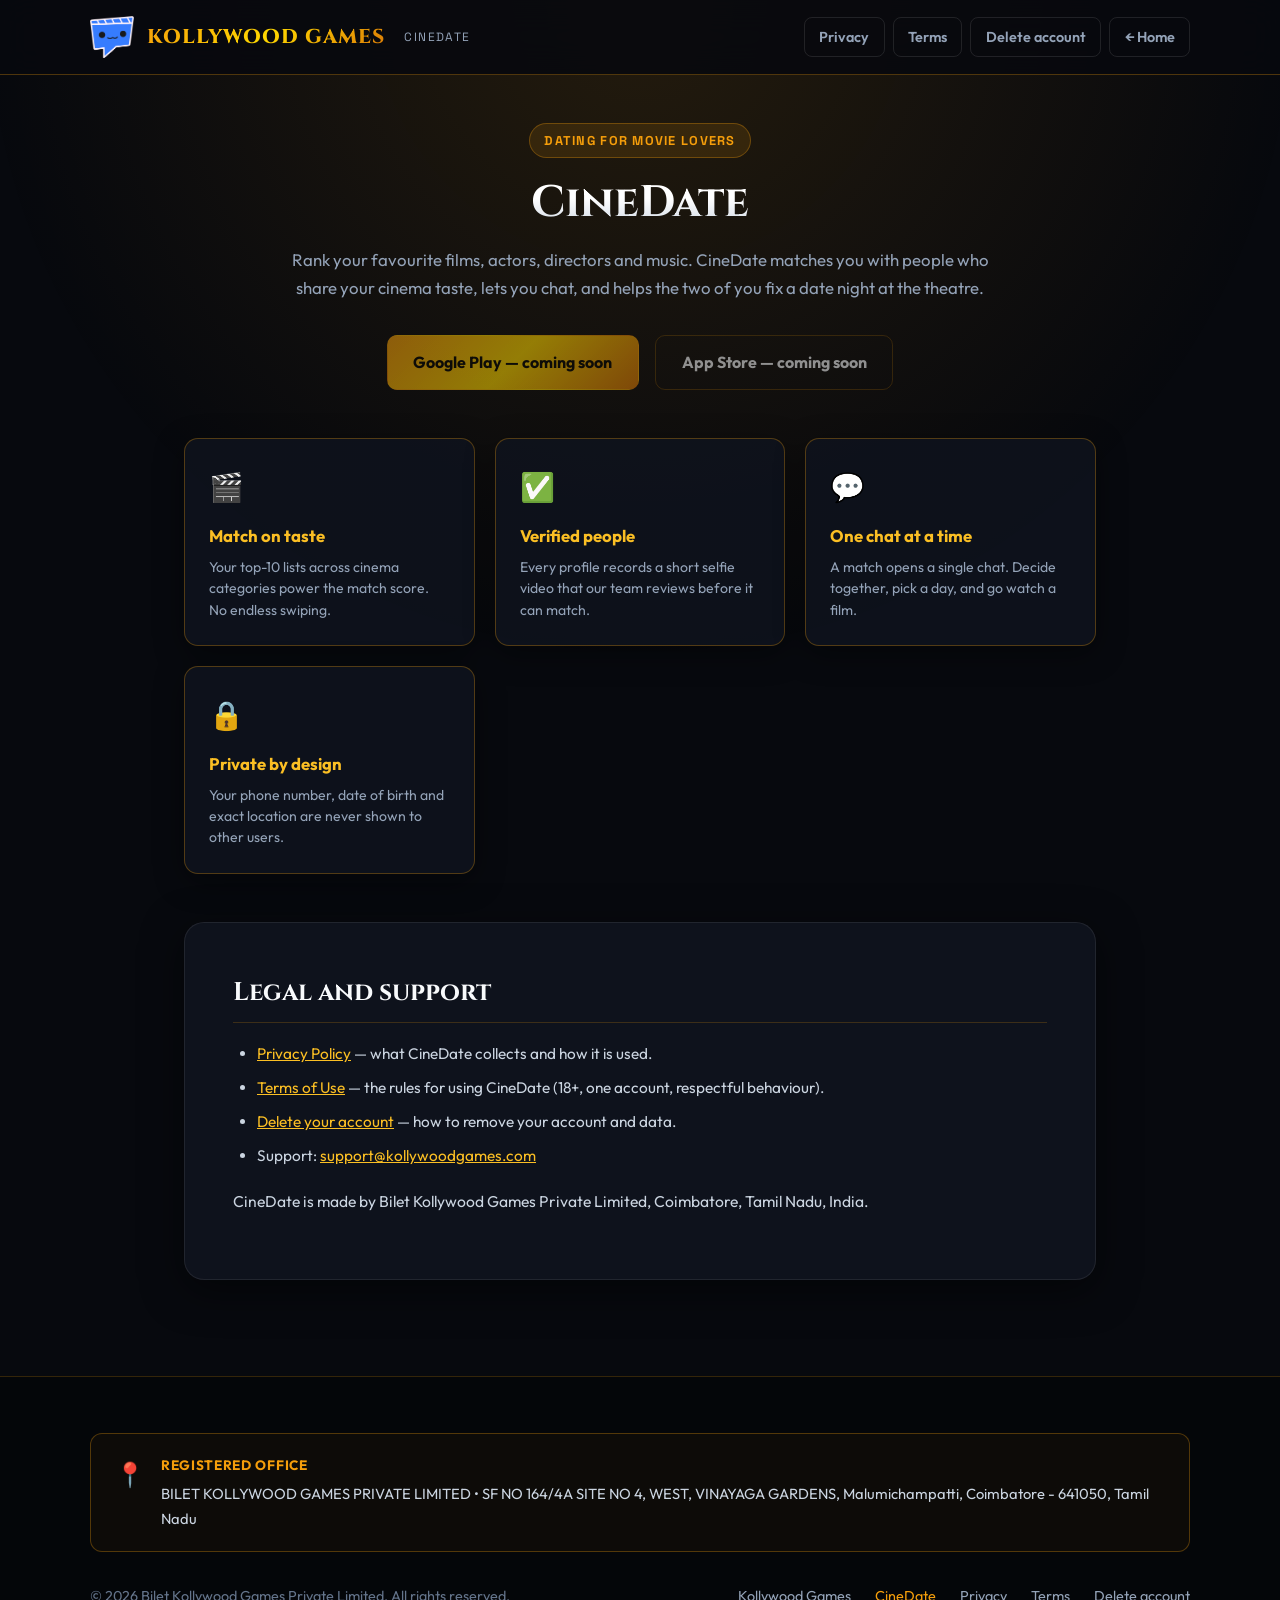
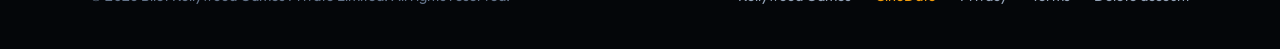
==== cinedate/index.html @ 491bf2a5 "Add CineDate pages (landing, privacy, terms, delete account) and admin panel under /cinedate Co-Auth" ====
<!DOCTYPE html>
<html lang="en">
<head>
  <meta charset="UTF-8">
  <meta name="viewport" content="width=device-width, initial-scale=1.0, maximum-scale=5.0">
  <title>CineDate | Kollywood Games</title>
  <meta name="description" content="CineDate by Kollywood Games: a dating app for movie lovers in India. Match on cinema taste, chat, and fix a date night at the theatre.">
  <link rel="icon" type="image/png" href="../favicon.png">
  <link rel="preconnect" href="https://fonts.googleapis.com">
  <link rel="preconnect" href="https://fonts.gstatic.com" crossorigin>
  <link href="https://fonts.googleapis.com/css2?family=Cinzel:wght@600;700;800;900&family=Outfit:wght@300;400;500;600;700;800;900&family=Space+Grotesk:wght@500;600;700&display=swap" rel="stylesheet">
  <link rel="stylesheet" href="cinedate.css">
</head>
<body>
  <div class="bg-beam"></div>

  <header>
    <div class="nav-container">
      <a href="../index.html" class="brand-link">
        <img src="../assets/assets/kollywood_logo.png" alt="Kollywood Games Logo" class="brand-logo" onerror="this.style.display='none'">
        <span class="brand-title">KOLLYWOOD GAMES</span>
        <span class="brand-sub">CineDate</span>
      </a>
      <nav class="nav-links">
        <a href="privacy.html" class="nav-btn">Privacy</a>
        <a href="terms.html" class="nav-btn">Terms</a>
        <a href="delete-account.html" class="nav-btn">Delete account</a>
        <a href="../index.html" class="nav-btn">← Home</a>
      </nav>
    </div>
  </header>

  <main>
    <section class="policy-hero">
      <span class="policy-badge">Dating for movie lovers</span>
      <h1>CineDate</h1>
      <p>Rank your favourite films, actors, directors and music. CineDate matches you with people who share your cinema taste, lets you chat, and helps the two of you fix a date night at the theatre.</p>
      <div class="cta-row">
        <a class="cta-btn primary disabled" aria-disabled="true">Google Play — coming soon</a>
        <a class="cta-btn disabled" aria-disabled="true">App Store — coming soon</a>
      </div>
    </section>

    <section class="summary-grid">
      <div class="summary-card">
        <span class="summary-icon">🎬</span>
        <div class="summary-title">Match on taste</div>
        <div class="summary-desc">Your top-10 lists across cinema categories power the match score. No endless swiping.</div>
      </div>
      <div class="summary-card">
        <span class="summary-icon">✅</span>
        <div class="summary-title">Verified people</div>
        <div class="summary-desc">Every profile records a short selfie video that our team reviews before it can match.</div>
      </div>
      <div class="summary-card">
        <span class="summary-icon">💬</span>
        <div class="summary-title">One chat at a time</div>
        <div class="summary-desc">A match opens a single chat. Decide together, pick a day, and go watch a film.</div>
      </div>
      <div class="summary-card">
        <span class="summary-icon">🔒</span>
        <div class="summary-title">Private by design</div>
        <div class="summary-desc">Your phone number, date of birth and exact location are never shown to other users.</div>
      </div>
    </section>

    <div class="policy-content">
      <section class="policy-section">
        <h2>Legal and support</h2>
        <ul>
          <li><a href="privacy.html">Privacy Policy</a> — what CineDate collects and how it is used.</li>
          <li><a href="terms.html">Terms of Use</a> — the rules for using CineDate (18+, one account, respectful behaviour).</li>
          <li><a href="delete-account.html">Delete your account</a> — how to remove your account and data.</li>
          <li>Support: <a href="mailto:support@kollywoodgames.com">support@kollywoodgames.com</a></li>
        </ul>
        <p>CineDate is made by Bilet Kollywood Games Private Limited, Coimbatore, Tamil Nadu, India.</p>
      </section>
    </div>
  </main>

  <footer>
    <div class="footer-container">
      <div class="footer-address">
        <span style="font-size: 1.5rem; color: var(--primary);">📍</span>
        <div>
          <strong>Registered office</strong>
          <p>BILET KOLLYWOOD GAMES PRIVATE LIMITED • SF NO 164/4A SITE NO 4, WEST, VINAYAGA GARDENS, Malumichampatti, Coimbatore - 641050, Tamil Nadu</p>
        </div>
      </div>
      <div class="footer-bottom">
        <div>&copy; 2026 Bilet Kollywood Games Private Limited. All rights reserved.</div>
        <div class="footer-links">
          <a href="../index.html">Kollywood Games</a>
          <a href="index.html" class="active">CineDate</a>
          <a href="privacy.html">Privacy</a>
          <a href="terms.html">Terms</a>
          <a href="delete-account.html">Delete account</a>
        </div>
      </div>
    </div>
  </footer>
</body>
</html>
---- cinedate/cinedate.css ----
/* CineDate pages — same gold theme as kollywoodgames.com */
:root {
  --bg-dark: #07090e;
  --bg-surface: #0c0f17;
  --bg-card: rgba(15, 19, 30, 0.85);
  --bg-glass: rgba(18, 22, 34, 0.75);
  --text-main: #f8fafc;
  --text-muted: #94a3b8;
  --text-dim: #64748b;
  --primary: #f59e0b;
  --primary-light: #fbbf24;
  --primary-dark: #b45309;
  --primary-glow-soft: rgba(245, 158, 11, 0.15);
  --gold-gradient: linear-gradient(135deg, #f59e0b 0%, #ffd700 50%, #d97706 100%);
  --gold-border: rgba(245, 158, 11, 0.3);
  --font-display: 'Cinzel', serif;
  --font-body: 'Outfit', sans-serif;
  --font-mono: 'Space Grotesk', monospace;
}
*, *::before, *::after { box-sizing: border-box; margin: 0; padding: 0; -webkit-font-smoothing: antialiased; }
body { background: var(--bg-dark); color: var(--text-main); font-family: var(--font-body); min-height: 100vh; overflow-x: hidden; line-height: 1.7; }
.bg-beam { position: fixed; inset: 0; z-index: 0; pointer-events: none; background: radial-gradient(circle at 50% 0%, rgba(245, 158, 11, 0.12) 0%, transparent 60%); }

header { position: sticky; top: 0; z-index: 100; background: rgba(7, 9, 14, 0.88); backdrop-filter: blur(16px); border-bottom: 1px solid var(--gold-border); padding: 1rem 1.5rem; }
.nav-container { max-width: 1100px; margin: 0 auto; display: flex; justify-content: space-between; align-items: center; gap: 1rem; }
.brand-link { display: flex; align-items: center; gap: 0.8rem; text-decoration: none; color: var(--text-main); }
.brand-logo { height: 42px; width: auto; }
.brand-title { font-family: var(--font-display); font-size: 1.25rem; font-weight: 800; letter-spacing: 0.05em; background: var(--gold-gradient); -webkit-background-clip: text; -webkit-text-fill-color: transparent; }
.brand-sub { font-family: var(--font-mono); font-size: 0.75rem; letter-spacing: 0.12em; text-transform: uppercase; color: var(--text-muted); margin-left: 0.4rem; }
.nav-links { display: flex; gap: 0.5rem; flex-wrap: wrap; justify-content: flex-end; }
.nav-btn { color: var(--text-muted); text-decoration: none; font-size: 0.9rem; font-weight: 600; padding: 0.45rem 0.9rem; border-radius: 8px; border: 1px solid rgba(255, 255, 255, 0.1); transition: all 0.2s ease; white-space: nowrap; }
.nav-btn:hover { color: var(--primary); border-color: var(--primary); background: var(--primary-glow-soft); }

main { position: relative; z-index: 1; max-width: 960px; margin: 3rem auto 6rem; padding: 0 1.5rem; }
.policy-hero { text-align: center; margin-bottom: 3rem; }
.policy-badge { display: inline-block; font-family: var(--font-mono); font-size: 0.8rem; font-weight: 700; letter-spacing: 0.1em; text-transform: uppercase; color: var(--primary); background: rgba(245, 158, 11, 0.12); border: 1px solid var(--gold-border); padding: 0.35rem 0.9rem; border-radius: 999px; margin-bottom: 1.2rem; }
.policy-hero h1 { font-family: var(--font-display); font-size: 2.75rem; line-height: 1.2; margin-bottom: 1rem; background: linear-gradient(180deg, #ffffff 40%, #cbd5e1 100%); -webkit-background-clip: text; -webkit-text-fill-color: transparent; }
.policy-hero p { color: var(--text-muted); font-size: 1.05rem; max-width: 700px; margin: 0 auto; }
.policy-meta { display: flex; justify-content: center; gap: 1.5rem; margin-top: 1.5rem; font-size: 0.88rem; color: var(--text-dim); font-family: var(--font-mono); flex-wrap: wrap; }

.summary-grid { display: grid; grid-template-columns: repeat(auto-fit, minmax(220px, 1fr)); gap: 1.25rem; margin-bottom: 3rem; }
.summary-card { background: var(--bg-card); border: 1px solid var(--gold-border); border-radius: 14px; padding: 1.5rem; box-shadow: 0 8px 30px rgba(0, 0, 0, 0.4); }
.summary-icon { font-size: 1.75rem; margin-bottom: 0.75rem; display: inline-block; }
.summary-title { font-weight: 700; font-size: 1.05rem; color: var(--primary-light); margin-bottom: 0.4rem; }
.summary-desc { font-size: 0.88rem; color: var(--text-muted); line-height: 1.5; }

.policy-content { background: var(--bg-glass); backdrop-filter: blur(12px); border: 1px solid rgba(255, 255, 255, 0.08); border-radius: 20px; padding: 3rem; box-shadow: 0 10px 40px rgba(0, 0, 0, 0.5); }
.policy-section { margin-bottom: 2.8rem; }
.policy-section:last-child { margin-bottom: 0; }
.policy-section h2 { font-family: var(--font-display); font-size: 1.6rem; color: var(--text-main); margin-bottom: 1.1rem; padding-bottom: 0.5rem; border-bottom: 1px solid rgba(245, 158, 11, 0.2); }
.policy-section h3 { font-size: 1.15rem; color: var(--primary-light); margin: 1.4rem 0 0.6rem; font-weight: 600; }
.policy-section p { color: #cbd5e1; font-size: 0.98rem; margin-bottom: 1rem; }
.policy-section ul, .policy-section ol { margin-left: 1.5rem; margin-bottom: 1.2rem; color: #cbd5e1; }
.policy-section li { margin-bottom: 0.5rem; font-size: 0.96rem; }
.policy-section strong { color: #ffffff; }
.policy-section a { color: var(--primary-light); }
.callout-box { background: rgba(245, 158, 11, 0.06); border-left: 4px solid var(--primary); border-radius: 0 12px 12px 0; padding: 1.25rem 1.5rem; margin: 1.5rem 0; }
.callout-box p { margin: 0; color: #f1f5f9; font-size: 0.95rem; }

.cta-row { display: flex; gap: 1rem; justify-content: center; flex-wrap: wrap; margin: 2rem 0 0; }
.cta-btn { display: inline-block; padding: 0.8rem 1.6rem; border-radius: 10px; font-weight: 700; text-decoration: none; border: 1px solid var(--gold-border); color: var(--text-main); transition: all 0.2s ease; }
.cta-btn.primary { background: var(--gold-gradient); color: #0b0a05; border-color: transparent; }
.cta-btn:hover { transform: translateY(-1px); border-color: var(--primary); }
.cta-btn.disabled { opacity: 0.55; pointer-events: none; }

footer { border-top: 1px solid rgba(245, 158, 11, 0.2); background: #040609; padding: 3.5rem 1.5rem 2.5rem; position: relative; z-index: 10; }
.footer-container { max-width: 1100px; margin: 0 auto; }
.footer-address { background: rgba(245, 158, 11, 0.04); border: 1px solid var(--gold-border); border-radius: 12px; padding: 1.25rem 1.5rem; margin-bottom: 2rem; display: flex; gap: 1rem; align-items: flex-start; }
.footer-address strong { color: var(--primary); font-size: 0.85rem; text-transform: uppercase; letter-spacing: 0.05em; display: block; margin-bottom: 0.25rem; }
.footer-address p { color: #cbd5e1; font-size: 0.92rem; margin: 0; }
.footer-bottom { display: flex; justify-content: space-between; align-items: center; flex-wrap: wrap; gap: 1rem; color: var(--text-dim); font-size: 0.9rem; }
.footer-links { display: flex; gap: 1.5rem; flex-wrap: wrap; }
.footer-links a { color: var(--text-muted); text-decoration: none; transition: color 0.2s ease; }
.footer-links a:hover, .footer-links a.active { color: var(--primary); }

@media (max-width: 768px) {
  .policy-content { padding: 1.75rem; }
  .policy-hero h1 { font-size: 2rem; }
  .footer-bottom { flex-direction: column; text-align: center; }
  .brand-sub { display: none; }
}
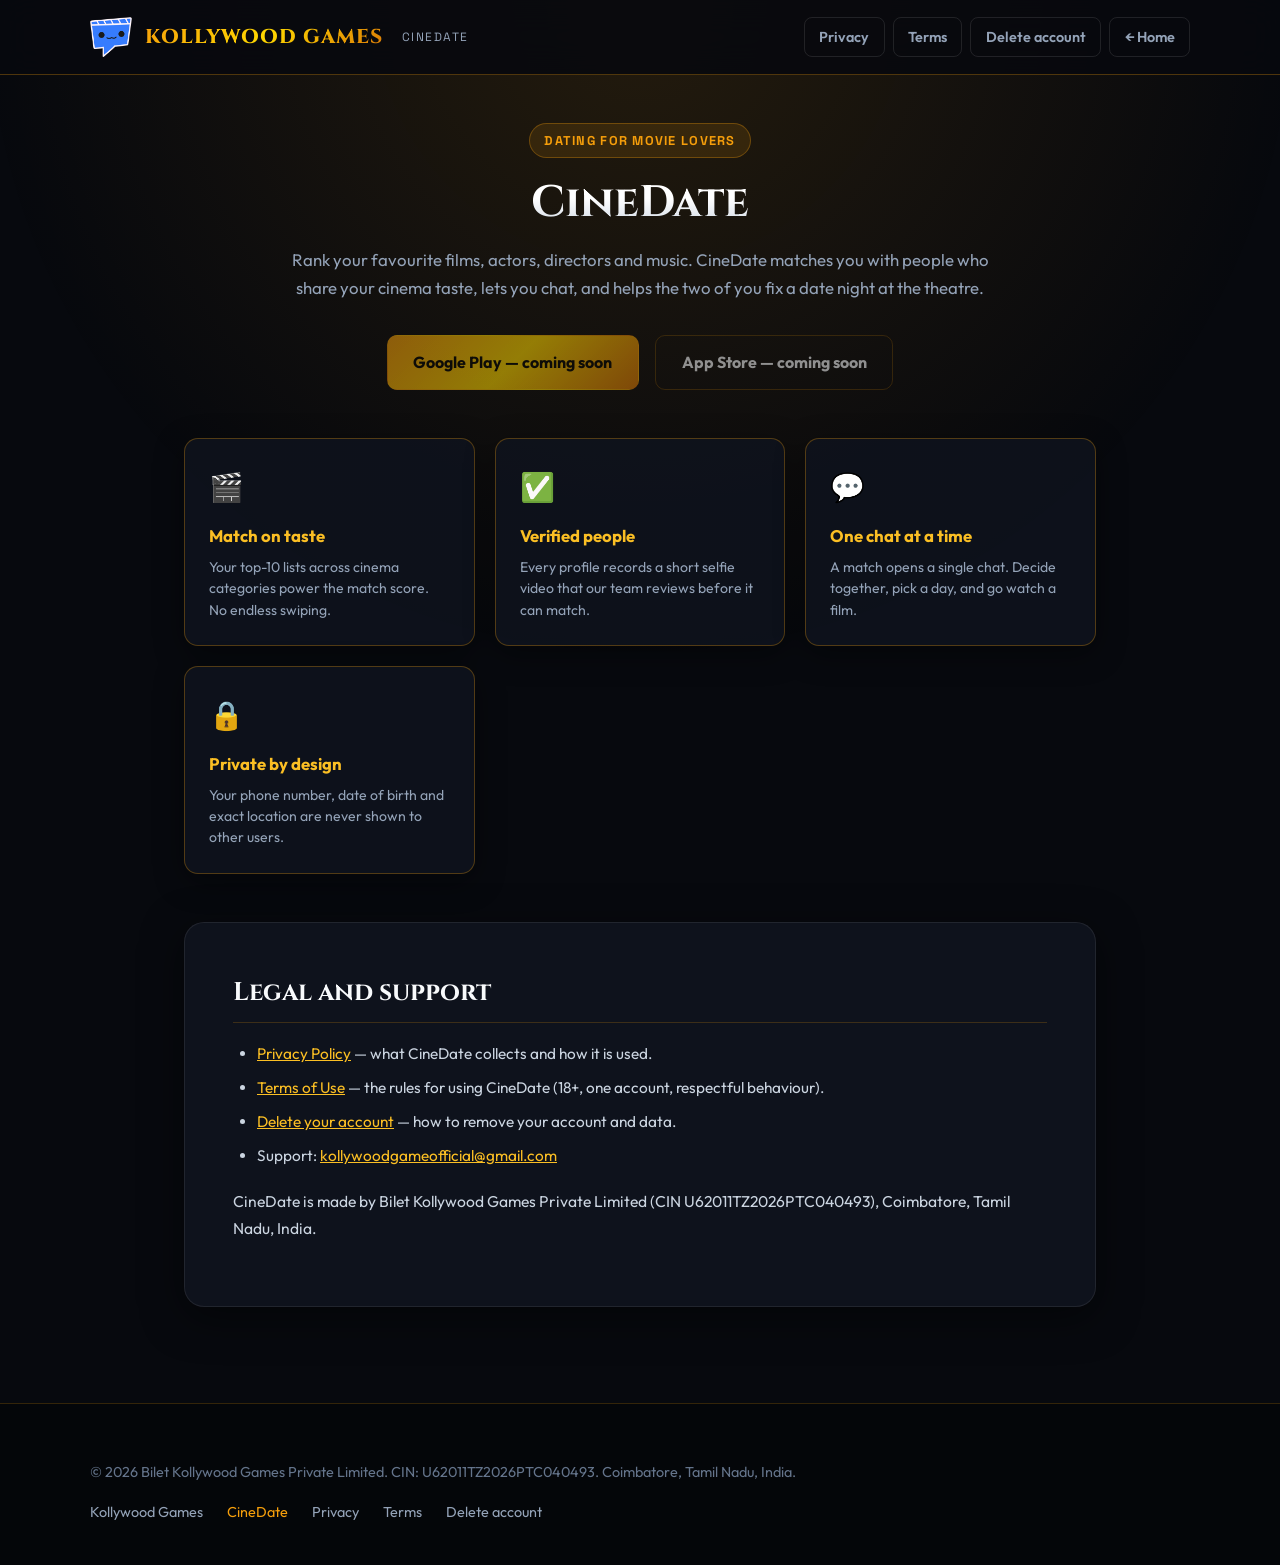
==== commit 57eb5e01: "Align CineDate pages with the redesigned site: no street address, CIN footer, live contact email, lo" ====
--- a/cinedate/index.html
+++ b/cinedate/index.html
@@ -17,7 +17,7 @@
   <header>
     <div class="nav-container">
       <a href="../index.html" class="brand-link">
-        <img src="../assets/assets/kollywood_logo.png" alt="Kollywood Games Logo" class="brand-logo" onerror="this.style.display='none'">
+        <img src="../images/logo-160.png" alt="Kollywood Games Logo" class="brand-logo" onerror="this.style.display='none'">
         <span class="brand-title">KOLLYWOOD GAMES</span>
         <span class="brand-sub">CineDate</span>
       </a>
@@ -71,24 +71,17 @@
           <li><a href="privacy.html">Privacy Policy</a> — what CineDate collects and how it is used.</li>
           <li><a href="terms.html">Terms of Use</a> — the rules for using CineDate (18+, one account, respectful behaviour).</li>
           <li><a href="delete-account.html">Delete your account</a> — how to remove your account and data.</li>
-          <li>Support: <a href="mailto:support@kollywoodgames.com">support@kollywoodgames.com</a></li>
+          <li>Support: <a href="mailto:kollywoodgameofficial@gmail.com">kollywoodgameofficial@gmail.com</a></li>
         </ul>
-        <p>CineDate is made by Bilet Kollywood Games Private Limited, Coimbatore, Tamil Nadu, India.</p>
+        <p>CineDate is made by Bilet Kollywood Games Private Limited (CIN U62011TZ2026PTC040493), Coimbatore, Tamil Nadu, India.</p>
       </section>
     </div>
   </main>
 
   <footer>
     <div class="footer-container">
-      <div class="footer-address">
-        <span style="font-size: 1.5rem; color: var(--primary);">📍</span>
-        <div>
-          <strong>Registered office</strong>
-          <p>BILET KOLLYWOOD GAMES PRIVATE LIMITED • SF NO 164/4A SITE NO 4, WEST, VINAYAGA GARDENS, Malumichampatti, Coimbatore - 641050, Tamil Nadu</p>
-        </div>
-      </div>
       <div class="footer-bottom">
-        <div>&copy; 2026 Bilet Kollywood Games Private Limited. All rights reserved.</div>
+        <div>&copy; 2026 Bilet Kollywood Games Private Limited. CIN: U62011TZ2026PTC040493. Coimbatore, Tamil Nadu, India.</div>
         <div class="footer-links">
           <a href="../index.html">Kollywood Games</a>
           <a href="index.html" class="active">CineDate</a>
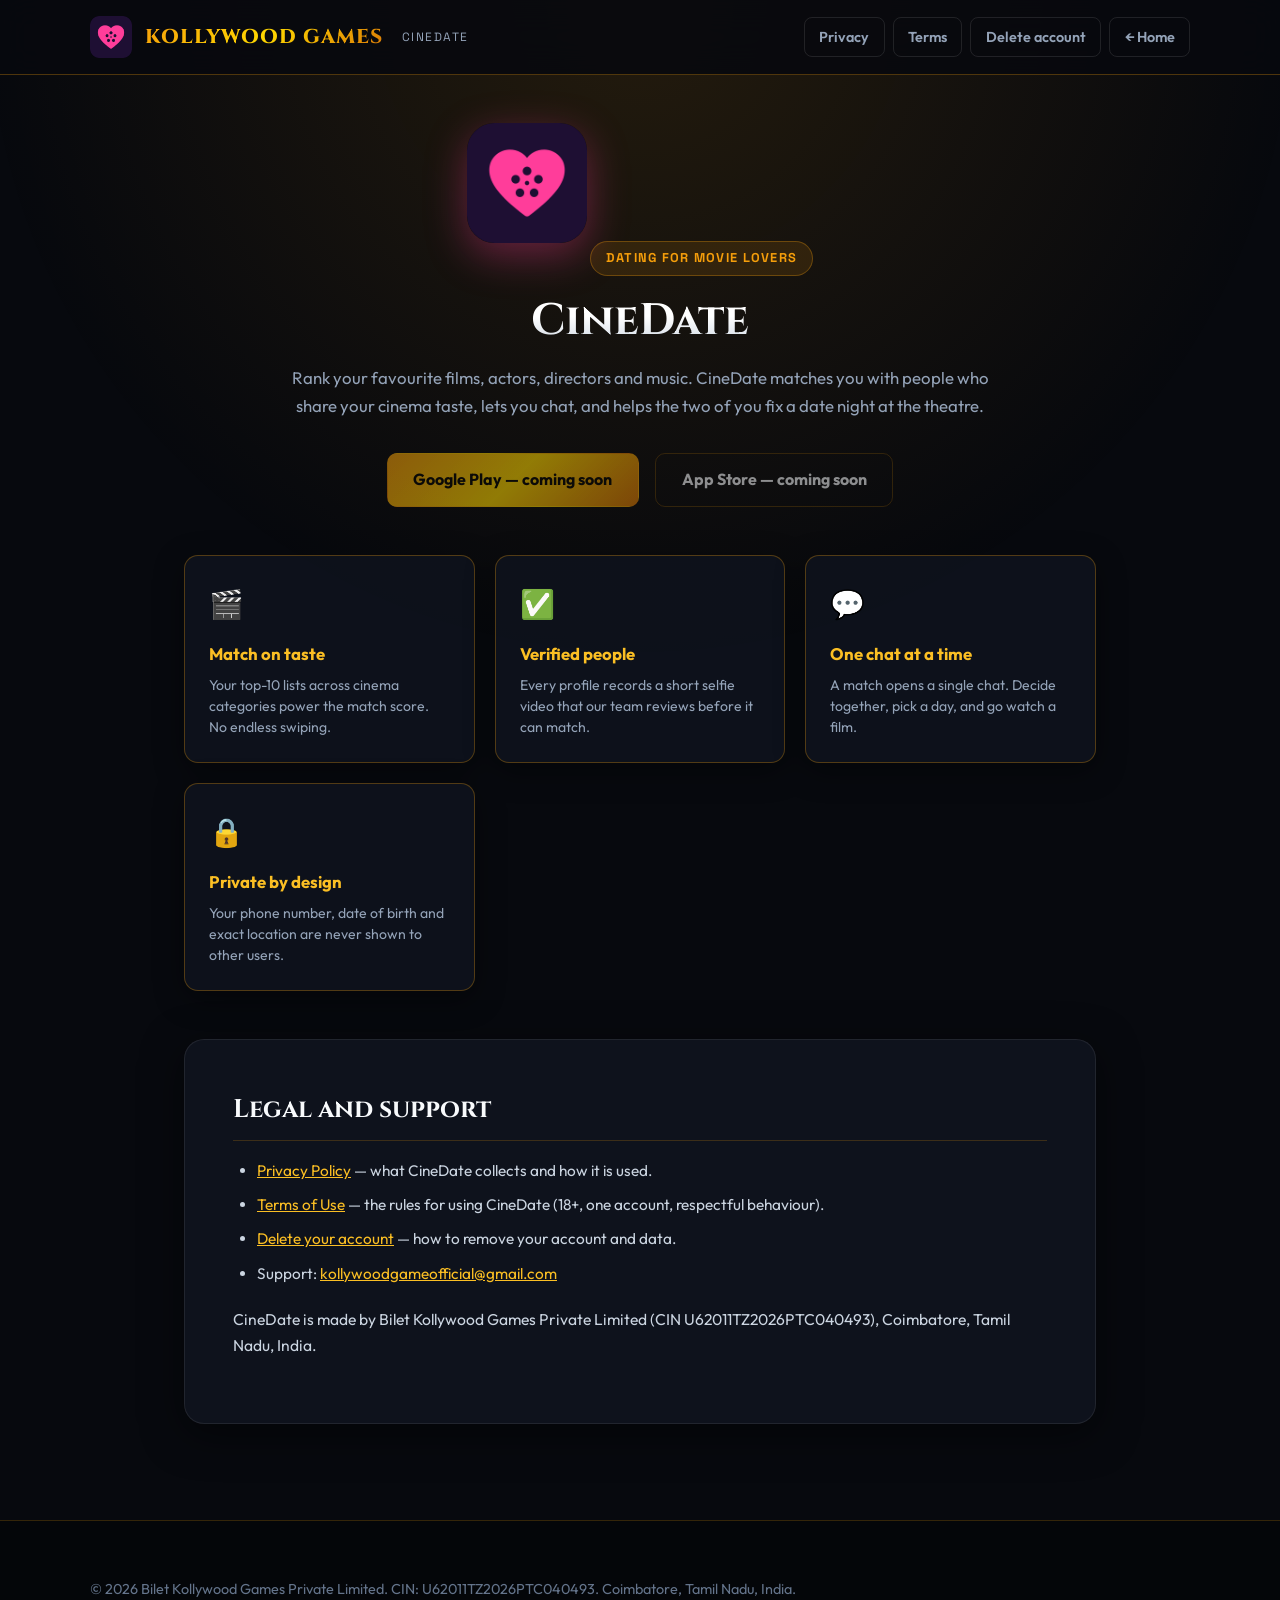
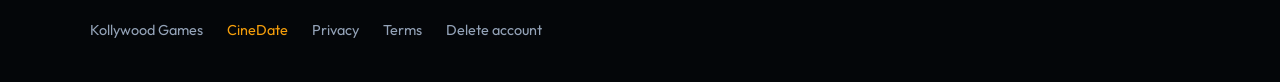
==== commit 1d88739c: "CineDate: logo on pages, favicon and admin build with the new icon Co-Authored-By: Claude Fable 5.1 " ====
--- a/cinedate/index.html
+++ b/cinedate/index.html
@@ -5,7 +5,8 @@
   <meta name="viewport" content="width=device-width, initial-scale=1.0, maximum-scale=5.0">
   <title>CineDate | Kollywood Games</title>
   <meta name="description" content="CineDate by Kollywood Games: a dating app for movie lovers in India. Match on cinema taste, chat, and fix a date night at the theatre.">
-  <link rel="icon" type="image/png" href="../favicon.png">
+  <link rel="icon" type="image/png" href="favicon.png">
+  <link rel="apple-touch-icon" href="logo-512.png">
   <link rel="preconnect" href="https://fonts.googleapis.com">
   <link rel="preconnect" href="https://fonts.gstatic.com" crossorigin>
   <link href="https://fonts.googleapis.com/css2?family=Cinzel:wght@600;700;800;900&family=Outfit:wght@300;400;500;600;700;800;900&family=Space+Grotesk:wght@500;600;700&display=swap" rel="stylesheet">
@@ -17,7 +18,7 @@
   <header>
     <div class="nav-container">
       <a href="../index.html" class="brand-link">
-        <img src="../images/logo-160.png" alt="Kollywood Games Logo" class="brand-logo" onerror="this.style.display='none'">
+        <img src="logo-160.png" alt="CineDate logo" class="brand-logo">
         <span class="brand-title">KOLLYWOOD GAMES</span>
         <span class="brand-sub">CineDate</span>
       </a>
@@ -32,6 +33,7 @@
 
   <main>
     <section class="policy-hero">
+      <img src="logo-512.png" alt="" width="120" height="120" style="border-radius:27px;box-shadow:0 12px 40px rgba(255,61,154,.35);margin-bottom:1.2rem;">
       <span class="policy-badge">Dating for movie lovers</span>
       <h1>CineDate</h1>
       <p>Rank your favourite films, actors, directors and music. CineDate matches you with people who share your cinema taste, lets you chat, and helps the two of you fix a date night at the theatre.</p>
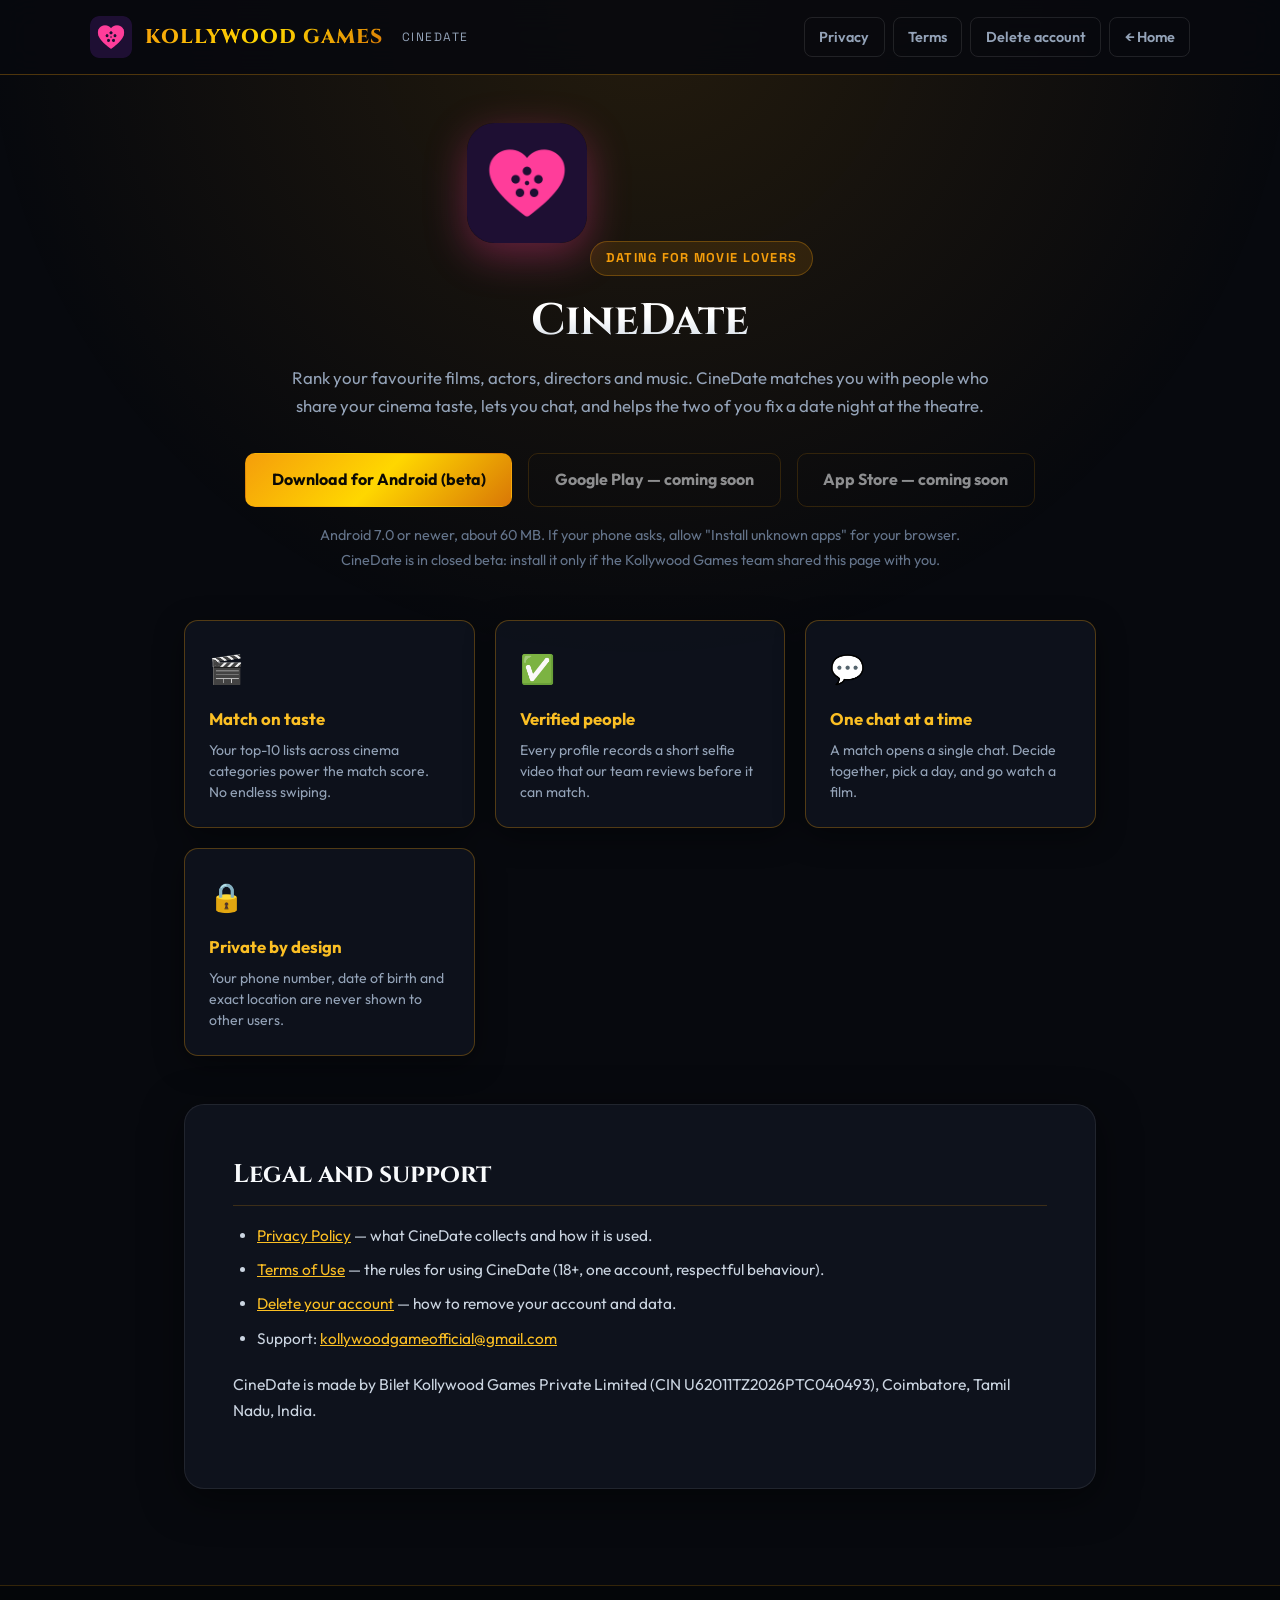
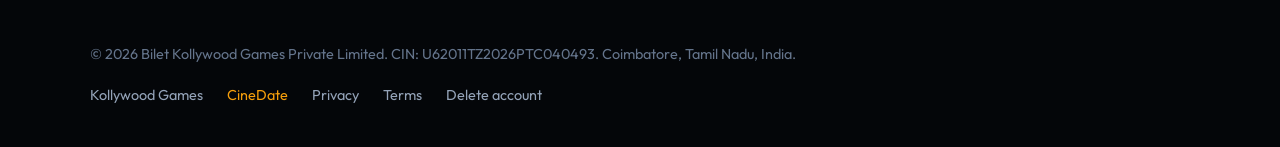
==== commit 8f940f0b: "CineDate landing: Android beta download button (GitHub Releases link) Co-Authored-By: Claude Fable 5" ====
--- a/cinedate/index.html
+++ b/cinedate/index.html
@@ -38,9 +38,11 @@
       <h1>CineDate</h1>
       <p>Rank your favourite films, actors, directors and music. CineDate matches you with people who share your cinema taste, lets you chat, and helps the two of you fix a date night at the theatre.</p>
       <div class="cta-row">
-        <a class="cta-btn primary disabled" aria-disabled="true">Google Play — coming soon</a>
+        <a class="cta-btn primary" href="https://github.com/CodinAtheist/kollywoodgames/releases/latest/download/cinedate.apk">Download for Android (beta)</a>
+        <a class="cta-btn disabled" aria-disabled="true">Google Play — coming soon</a>
         <a class="cta-btn disabled" aria-disabled="true">App Store — coming soon</a>
       </div>
+      <p style="margin-top:1rem;font-size:0.9rem;color:var(--text-dim);">Android 7.0 or newer, about 60 MB. If your phone asks, allow "Install unknown apps" for your browser. CineDate is in closed beta: install it only if the Kollywood Games team shared this page with you.</p>
     </section>
 
     <section class="summary-grid">
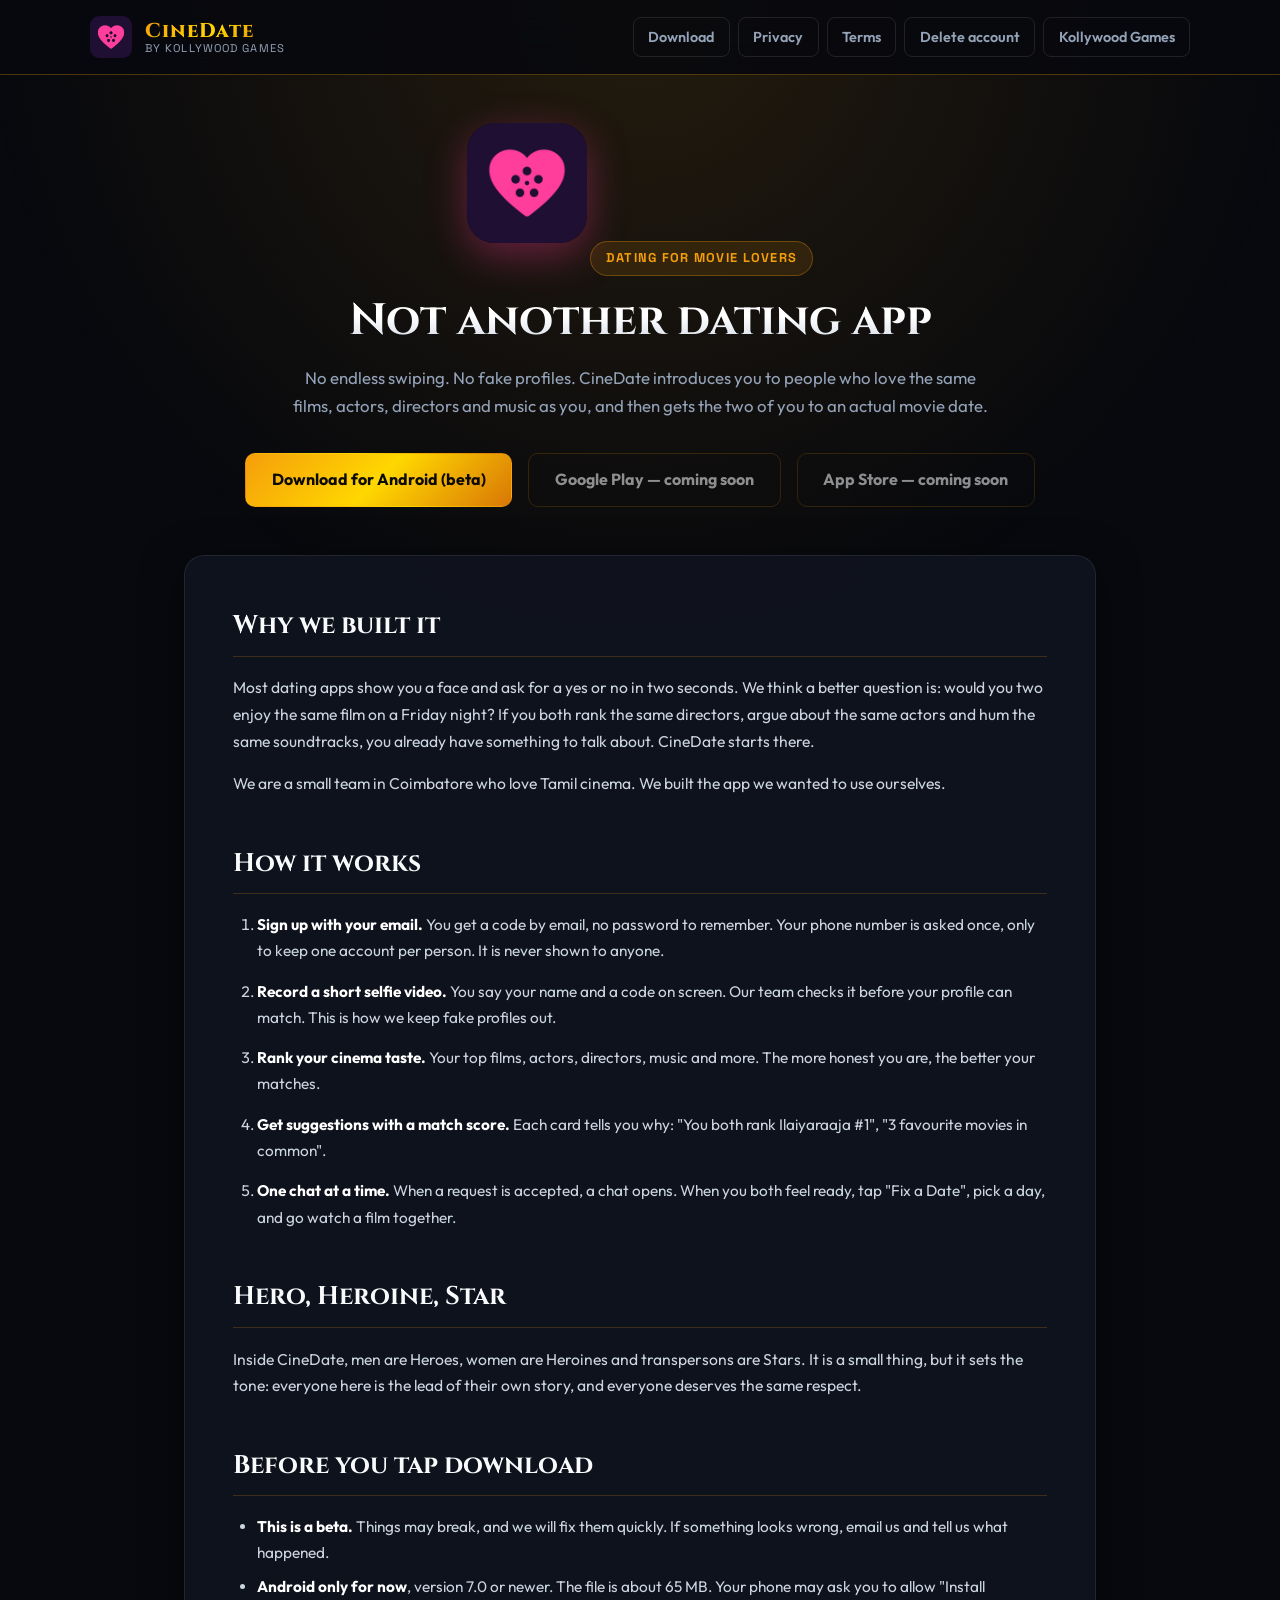
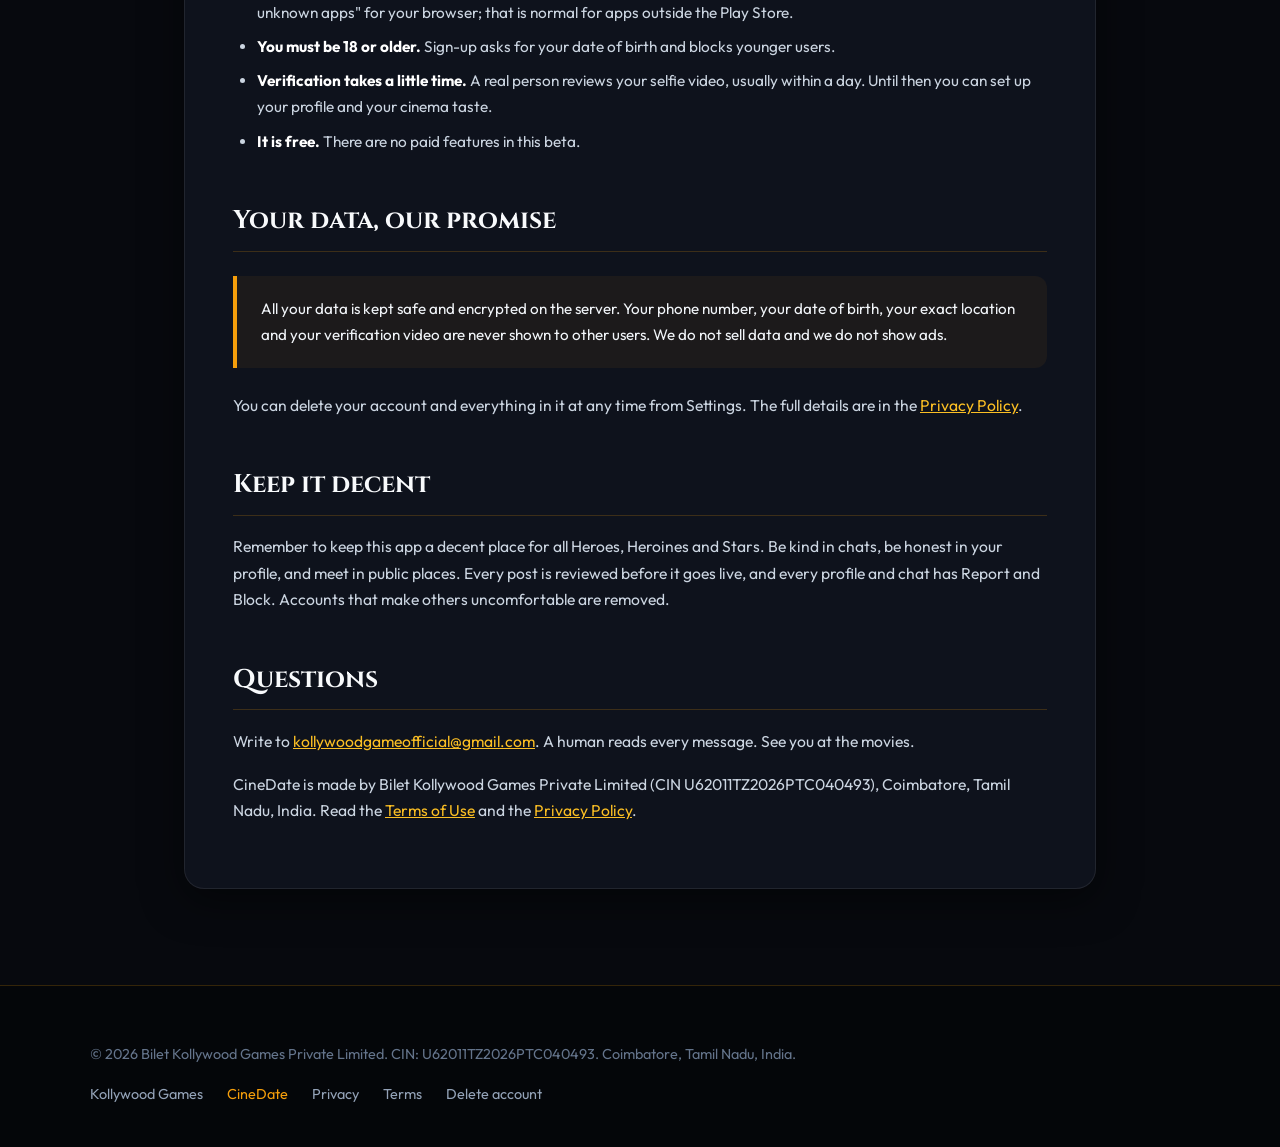
==== commit fea6b7d6: "CineDate landing: rewritten copy (why, how it works, before you download, data promise, keep it dece" ====
--- a/cinedate/index.html
+++ b/cinedate/index.html
@@ -3,81 +3,98 @@
 <head>
   <meta charset="UTF-8">
   <meta name="viewport" content="width=device-width, initial-scale=1.0, maximum-scale=5.0">
-  <title>CineDate | Kollywood Games</title>
-  <meta name="description" content="CineDate by Kollywood Games: a dating app for movie lovers in India. Match on cinema taste, chat, and fix a date night at the theatre.">
+  <title>CineDate | Not another dating app</title>
+  <meta name="description" content="CineDate matches people by the films, actors, directors and music they love. Verified profiles, one chat at a time, and a real date night at the theatre. By Kollywood Games, Coimbatore.">
   <link rel="icon" type="image/png" href="favicon.png">
   <link rel="apple-touch-icon" href="logo-512.png">
   <link rel="preconnect" href="https://fonts.googleapis.com">
   <link rel="preconnect" href="https://fonts.gstatic.com" crossorigin>
   <link href="https://fonts.googleapis.com/css2?family=Cinzel:wght@600;700;800;900&family=Outfit:wght@300;400;500;600;700;800;900&family=Space+Grotesk:wght@500;600;700&display=swap" rel="stylesheet">
-  <link rel="stylesheet" href="cinedate.css">
+  <link rel="stylesheet" href="cinedate.css?v=2">
 </head>
 <body>
   <div class="bg-beam"></div>
 
   <header>
     <div class="nav-container">
-      <a href="../index.html" class="brand-link">
+      <a href="index.html" class="brand-link">
         <img src="logo-160.png" alt="CineDate logo" class="brand-logo">
-        <span class="brand-title">KOLLYWOOD GAMES</span>
-        <span class="brand-sub">CineDate</span>
+        <span class="brand-text"><span class="brand-title">CineDate</span><span class="brand-sub">by Kollywood Games</span></span>
       </a>
       <nav class="nav-links">
+        <a href="#download" class="nav-btn">Download</a>
         <a href="privacy.html" class="nav-btn">Privacy</a>
         <a href="terms.html" class="nav-btn">Terms</a>
         <a href="delete-account.html" class="nav-btn">Delete account</a>
-        <a href="../index.html" class="nav-btn">← Home</a>
+        <a href="../index.html" class="nav-btn">Kollywood Games</a>
       </nav>
     </div>
   </header>
 
   <main>
     <section class="policy-hero">
-      <img src="logo-512.png" alt="" width="120" height="120" style="border-radius:27px;box-shadow:0 12px 40px rgba(255,61,154,.35);margin-bottom:1.2rem;">
+      <img src="logo-512.png" alt="" width="120" height="120" class="hero-logo">
       <span class="policy-badge">Dating for movie lovers</span>
-      <h1>CineDate</h1>
-      <p>Rank your favourite films, actors, directors and music. CineDate matches you with people who share your cinema taste, lets you chat, and helps the two of you fix a date night at the theatre.</p>
-      <div class="cta-row">
+      <h1>Not another dating app</h1>
+      <p>No endless swiping. No fake profiles. CineDate introduces you to people who love the same films, actors, directors and music as you, and then gets the two of you to an actual movie date.</p>
+      <div class="cta-row" id="download">
         <a class="cta-btn primary" href="https://github.com/CodinAtheist/kollywoodgames/releases/latest/download/cinedate.apk">Download for Android (beta)</a>
         <a class="cta-btn disabled" aria-disabled="true">Google Play — coming soon</a>
         <a class="cta-btn disabled" aria-disabled="true">App Store — coming soon</a>
-      </div>
-      <p style="margin-top:1rem;font-size:0.9rem;color:var(--text-dim);">Android 7.0 or newer, about 60 MB. If your phone asks, allow "Install unknown apps" for your browser. CineDate is in closed beta: install it only if the Kollywood Games team shared this page with you.</p>
-    </section>
-
-    <section class="summary-grid">
-      <div class="summary-card">
-        <span class="summary-icon">🎬</span>
-        <div class="summary-title">Match on taste</div>
-        <div class="summary-desc">Your top-10 lists across cinema categories power the match score. No endless swiping.</div>
-      </div>
-      <div class="summary-card">
-        <span class="summary-icon">✅</span>
-        <div class="summary-title">Verified people</div>
-        <div class="summary-desc">Every profile records a short selfie video that our team reviews before it can match.</div>
-      </div>
-      <div class="summary-card">
-        <span class="summary-icon">💬</span>
-        <div class="summary-title">One chat at a time</div>
-        <div class="summary-desc">A match opens a single chat. Decide together, pick a day, and go watch a film.</div>
-      </div>
-      <div class="summary-card">
-        <span class="summary-icon">🔒</span>
-        <div class="summary-title">Private by design</div>
-        <div class="summary-desc">Your phone number, date of birth and exact location are never shown to other users.</div>
       </div>
     </section>
 
     <div class="policy-content">
       <section class="policy-section">
-        <h2>Legal and support</h2>
+        <h2>Why we built it</h2>
+        <p>Most dating apps show you a face and ask for a yes or no in two seconds. We think a better question is: would you two enjoy the same film on a Friday night? If you both rank the same directors, argue about the same actors and hum the same soundtracks, you already have something to talk about. CineDate starts there.</p>
+        <p>We are a small team in Coimbatore who love Tamil cinema. We built the app we wanted to use ourselves.</p>
+      </section>
+
+      <section class="policy-section">
+        <h2>How it works</h2>
+        <ol>
+          <li><strong>Sign up with your email.</strong> You get a code by email, no password to remember. Your phone number is asked once, only to keep one account per person. It is never shown to anyone.</li>
+          <li><strong>Record a short selfie video.</strong> You say your name and a code on screen. Our team checks it before your profile can match. This is how we keep fake profiles out.</li>
+          <li><strong>Rank your cinema taste.</strong> Your top films, actors, directors, music and more. The more honest you are, the better your matches.</li>
+          <li><strong>Get suggestions with a match score.</strong> Each card tells you why: "You both rank Ilaiyaraaja #1", "3 favourite movies in common".</li>
+          <li><strong>One chat at a time.</strong> When a request is accepted, a chat opens. When you both feel ready, tap "Fix a Date", pick a day, and go watch a film together.</li>
+        </ol>
+      </section>
+
+      <section class="policy-section">
+        <h2>Hero, Heroine, Star</h2>
+        <p>Inside CineDate, men are Heroes, women are Heroines and transpersons are Stars. It is a small thing, but it sets the tone: everyone here is the lead of their own story, and everyone deserves the same respect.</p>
+      </section>
+
+      <section class="policy-section">
+        <h2>Before you tap download</h2>
         <ul>
-          <li><a href="privacy.html">Privacy Policy</a> — what CineDate collects and how it is used.</li>
-          <li><a href="terms.html">Terms of Use</a> — the rules for using CineDate (18+, one account, respectful behaviour).</li>
-          <li><a href="delete-account.html">Delete your account</a> — how to remove your account and data.</li>
-          <li>Support: <a href="mailto:kollywoodgameofficial@gmail.com">kollywoodgameofficial@gmail.com</a></li>
+          <li><strong>This is a beta.</strong> Things may break, and we will fix them quickly. If something looks wrong, email us and tell us what happened.</li>
+          <li><strong>Android only for now</strong>, version 7.0 or newer. The file is about 65 MB. Your phone may ask you to allow "Install unknown apps" for your browser; that is normal for apps outside the Play Store.</li>
+          <li><strong>You must be 18 or older.</strong> Sign-up asks for your date of birth and blocks younger users.</li>
+          <li><strong>Verification takes a little time.</strong> A real person reviews your selfie video, usually within a day. Until then you can set up your profile and your cinema taste.</li>
+          <li><strong>It is free.</strong> There are no paid features in this beta.</li>
         </ul>
-        <p>CineDate is made by Bilet Kollywood Games Private Limited (CIN U62011TZ2026PTC040493), Coimbatore, Tamil Nadu, India.</p>
+      </section>
+
+      <section class="policy-section">
+        <h2>Your data, our promise</h2>
+        <div class="callout-box">
+          <p>All your data is kept safe and encrypted on the server. Your phone number, your date of birth, your exact location and your verification video are never shown to other users. We do not sell data and we do not show ads.</p>
+        </div>
+        <p>You can delete your account and everything in it at any time from Settings. The full details are in the <a href="privacy.html">Privacy Policy</a>.</p>
+      </section>
+
+      <section class="policy-section">
+        <h2>Keep it decent</h2>
+        <p>Remember to keep this app a decent place for all Heroes, Heroines and Stars. Be kind in chats, be honest in your profile, and meet in public places. Every post is reviewed before it goes live, and every profile and chat has Report and Block. Accounts that make others uncomfortable are removed.</p>
+      </section>
+
+      <section class="policy-section">
+        <h2>Questions</h2>
+        <p>Write to <a href="mailto:kollywoodgameofficial@gmail.com">kollywoodgameofficial@gmail.com</a>. A human reads every message. See you at the movies.</p>
+        <p>CineDate is made by Bilet Kollywood Games Private Limited (CIN U62011TZ2026PTC040493), Coimbatore, Tamil Nadu, India. Read the <a href="terms.html">Terms of Use</a> and the <a href="privacy.html">Privacy Policy</a>.</p>
       </section>
     </div>
   </main>
--- a/cinedate/cinedate.css
+++ b/cinedate/cinedate.css
@@ -26,8 +26,10 @@
 .brand-link { display: flex; align-items: center; gap: 0.8rem; text-decoration: none; color: var(--text-main); }
 .brand-logo { height: 42px; width: auto; }
 .brand-title { font-family: var(--font-display); font-size: 1.25rem; font-weight: 800; letter-spacing: 0.05em; background: var(--gold-gradient); -webkit-background-clip: text; -webkit-text-fill-color: transparent; }
-.brand-sub { font-family: var(--font-mono); font-size: 0.75rem; letter-spacing: 0.12em; text-transform: uppercase; color: var(--text-muted); margin-left: 0.4rem; }
+.brand-text { display: flex; flex-direction: column; line-height: 1.15; }
+.brand-sub { font-family: var(--font-mono); font-size: 0.7rem; letter-spacing: 0.1em; text-transform: uppercase; color: var(--text-muted); }
 .nav-links { display: flex; gap: 0.5rem; flex-wrap: wrap; justify-content: flex-end; }
+.hero-logo { border-radius: 27px; box-shadow: 0 12px 40px rgba(255, 61, 154, 0.35); margin-bottom: 1.2rem; }
 .nav-btn { color: var(--text-muted); text-decoration: none; font-size: 0.9rem; font-weight: 600; padding: 0.45rem 0.9rem; border-radius: 8px; border: 1px solid rgba(255, 255, 255, 0.1); transition: all 0.2s ease; white-space: nowrap; }
 .nav-btn:hover { color: var(--primary); border-color: var(--primary); background: var(--primary-glow-soft); }
 
@@ -51,6 +53,7 @@
 .policy-section h3 { font-size: 1.15rem; color: var(--primary-light); margin: 1.4rem 0 0.6rem; font-weight: 600; }
 .policy-section p { color: #cbd5e1; font-size: 0.98rem; margin-bottom: 1rem; }
 .policy-section ul, .policy-section ol { margin-left: 1.5rem; margin-bottom: 1.2rem; color: #cbd5e1; }
+.policy-section ol li { margin-bottom: 0.9rem; }
 .policy-section li { margin-bottom: 0.5rem; font-size: 0.96rem; }
 .policy-section strong { color: #ffffff; }
 .policy-section a { color: var(--primary-light); }
@@ -74,8 +77,18 @@
 .footer-links a:hover, .footer-links a.active { color: var(--primary); }
 
 @media (max-width: 768px) {
-  .policy-content { padding: 1.75rem; }
-  .policy-hero h1 { font-size: 2rem; }
+  header { padding: 0.75rem 1rem; }
+  .nav-container { flex-wrap: wrap; gap: 0.6rem; }
+  .brand-logo { height: 36px; }
+  .brand-title { font-size: 1.1rem; }
+  .nav-links { width: 100%; flex-wrap: nowrap; justify-content: flex-start; overflow-x: auto; -webkit-overflow-scrolling: touch; scrollbar-width: none; padding-bottom: 2px; }
+  .nav-links::-webkit-scrollbar { display: none; }
+  .nav-btn { font-size: 0.85rem; padding: 0.4rem 0.75rem; }
+  main { margin-top: 2rem; }
+  .policy-content { padding: 1.5rem; }
+  .policy-hero h1 { font-size: 2.1rem; }
+  .policy-hero p { font-size: 1rem; }
+  .cta-row { flex-direction: column; align-items: stretch; }
+  .cta-btn { text-align: center; }
   .footer-bottom { flex-direction: column; text-align: center; }
-  .brand-sub { display: none; }
 }
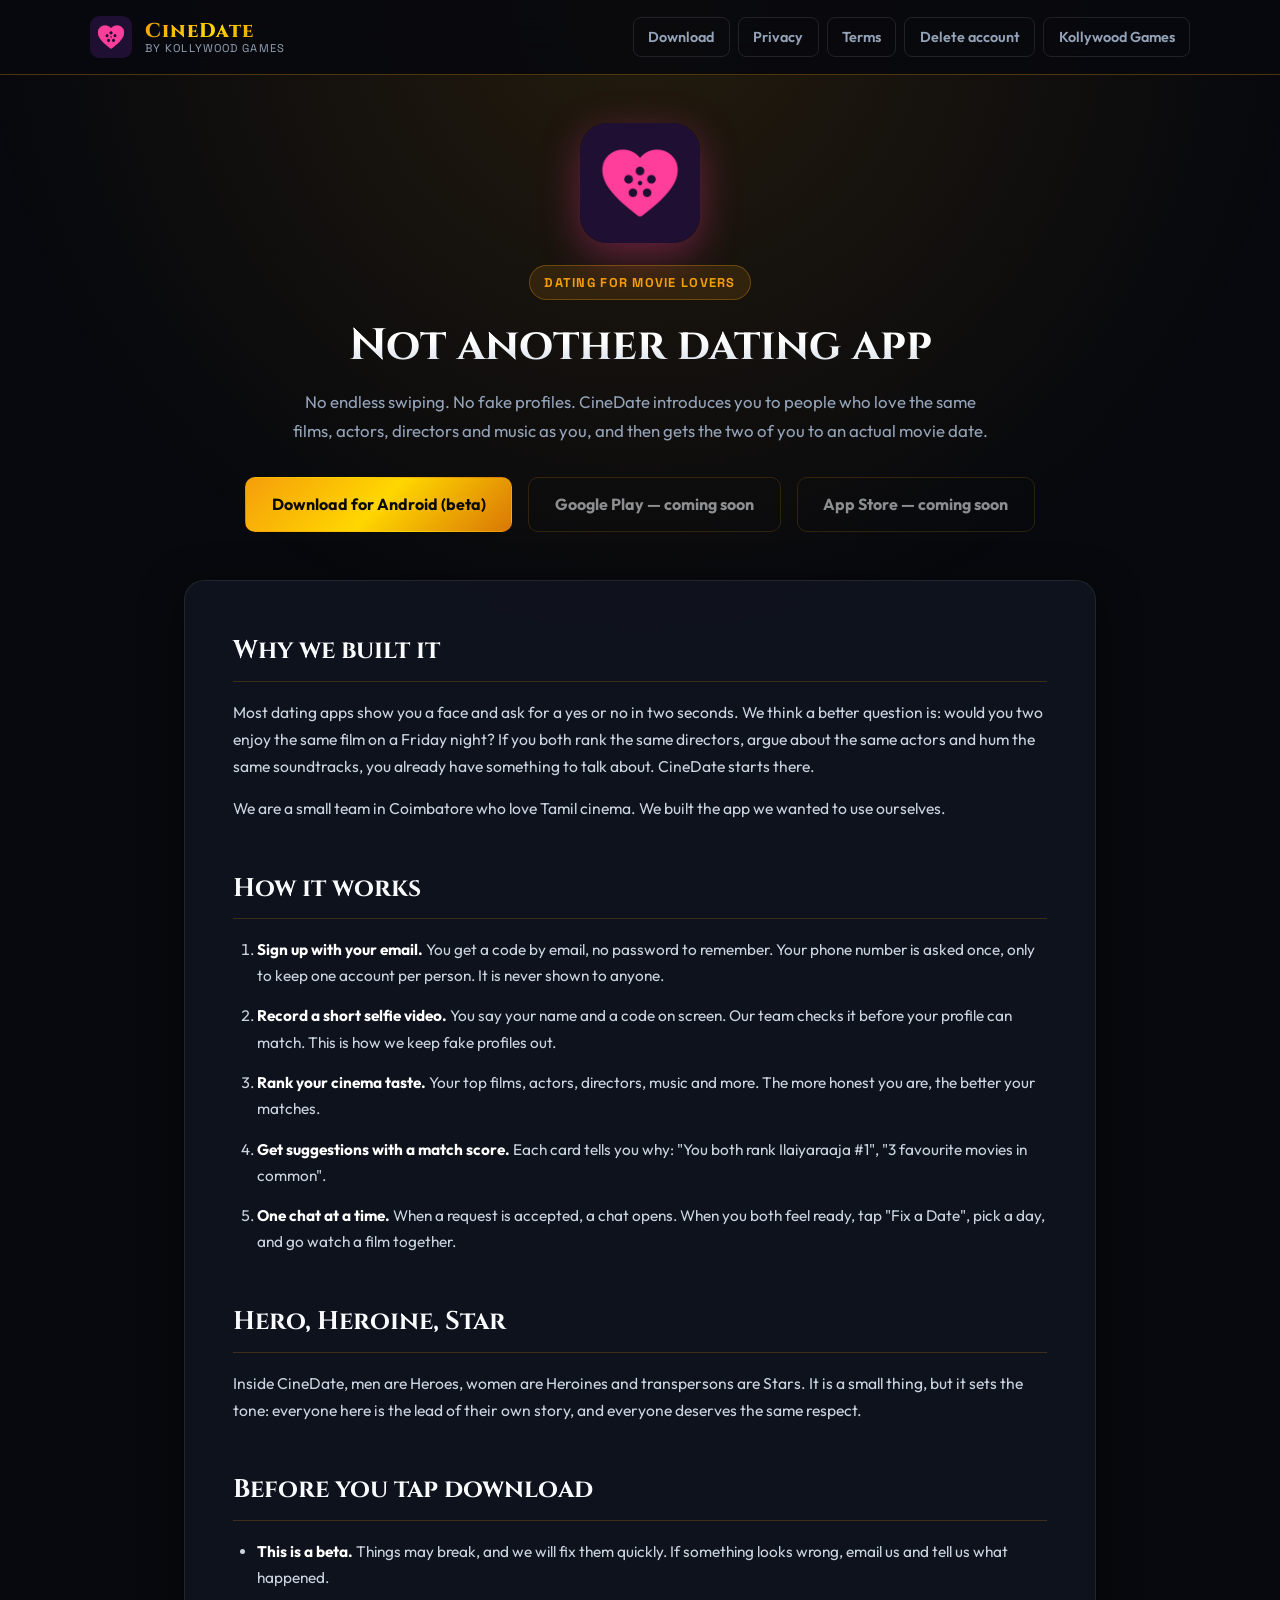
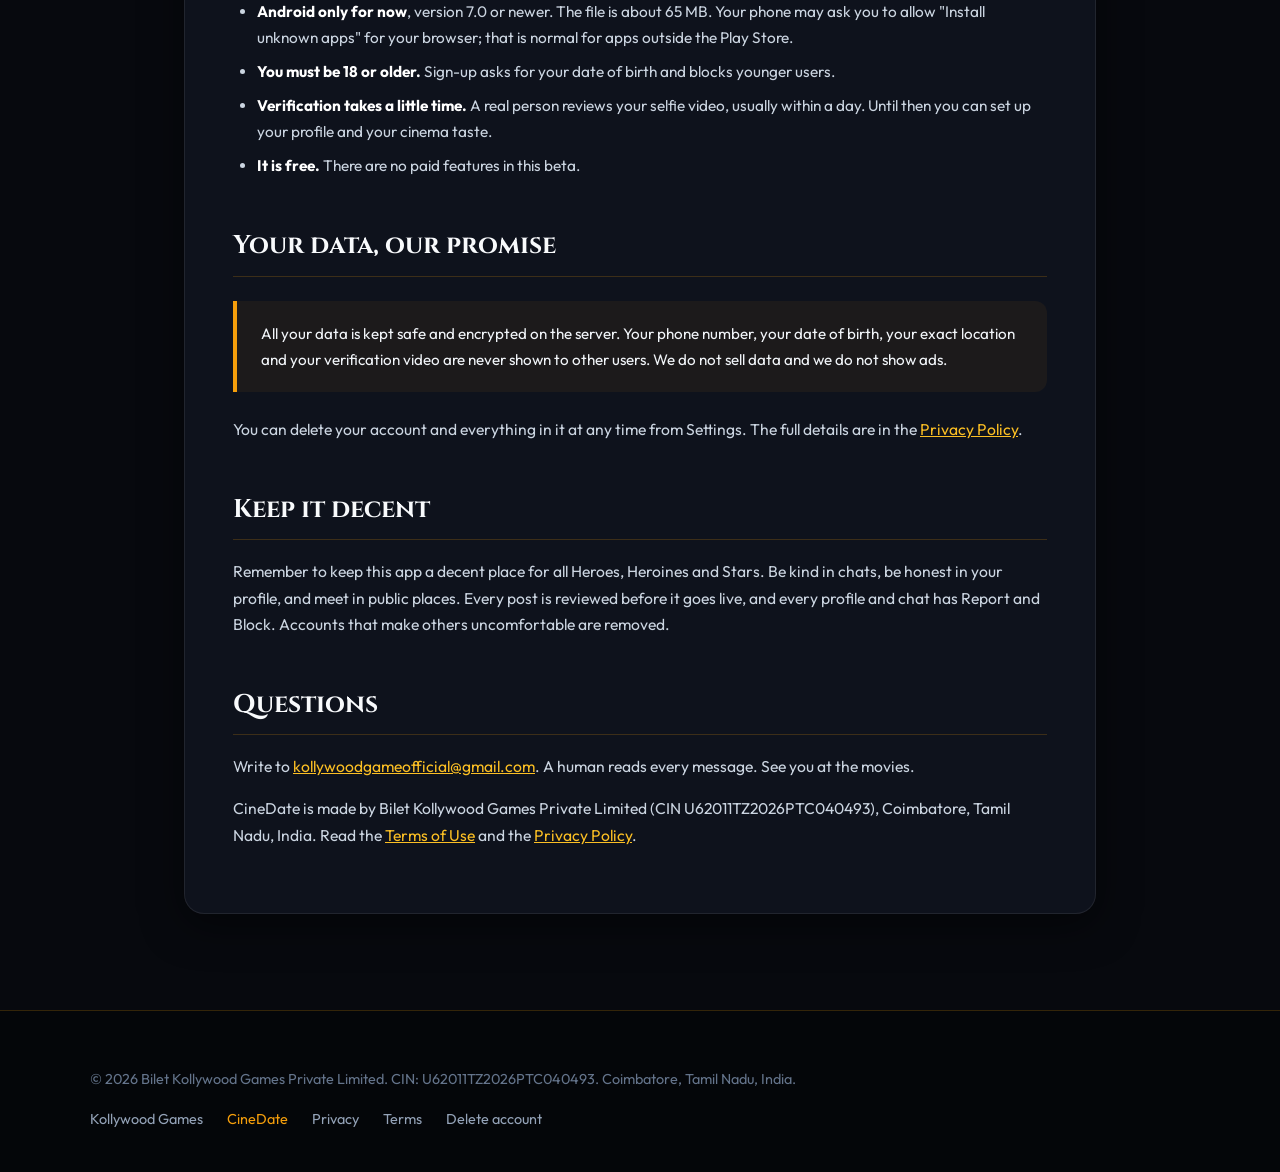
==== commit a39c97d2: "CineDate landing: centre the hero logo above the badge Co-Authored-By: Claude Fable 5.1 <noreply@ant" ====
--- a/cinedate/index.html
+++ b/cinedate/index.html
@@ -10,7 +10,7 @@
   <link rel="preconnect" href="https://fonts.googleapis.com">
   <link rel="preconnect" href="https://fonts.gstatic.com" crossorigin>
   <link href="https://fonts.googleapis.com/css2?family=Cinzel:wght@600;700;800;900&family=Outfit:wght@300;400;500;600;700;800;900&family=Space+Grotesk:wght@500;600;700&display=swap" rel="stylesheet">
-  <link rel="stylesheet" href="cinedate.css?v=2">
+  <link rel="stylesheet" href="cinedate.css?v=3">
 </head>
 <body>
   <div class="bg-beam"></div>
--- a/cinedate/cinedate.css
+++ b/cinedate/cinedate.css
@@ -29,7 +29,8 @@
 .brand-text { display: flex; flex-direction: column; line-height: 1.15; }
 .brand-sub { font-family: var(--font-mono); font-size: 0.7rem; letter-spacing: 0.1em; text-transform: uppercase; color: var(--text-muted); }
 .nav-links { display: flex; gap: 0.5rem; flex-wrap: wrap; justify-content: flex-end; }
-.hero-logo { border-radius: 27px; box-shadow: 0 12px 40px rgba(255, 61, 154, 0.35); margin-bottom: 1.2rem; }
+.hero-logo { display: block; margin: 0 auto 1.4rem; border-radius: 27px; box-shadow: 0 12px 40px rgba(255, 61, 154, 0.35); }
+.policy-hero .policy-badge { display: inline-block; margin-bottom: 1.2rem; }
 .nav-btn { color: var(--text-muted); text-decoration: none; font-size: 0.9rem; font-weight: 600; padding: 0.45rem 0.9rem; border-radius: 8px; border: 1px solid rgba(255, 255, 255, 0.1); transition: all 0.2s ease; white-space: nowrap; }
 .nav-btn:hover { color: var(--primary); border-color: var(--primary); background: var(--primary-glow-soft); }
 
